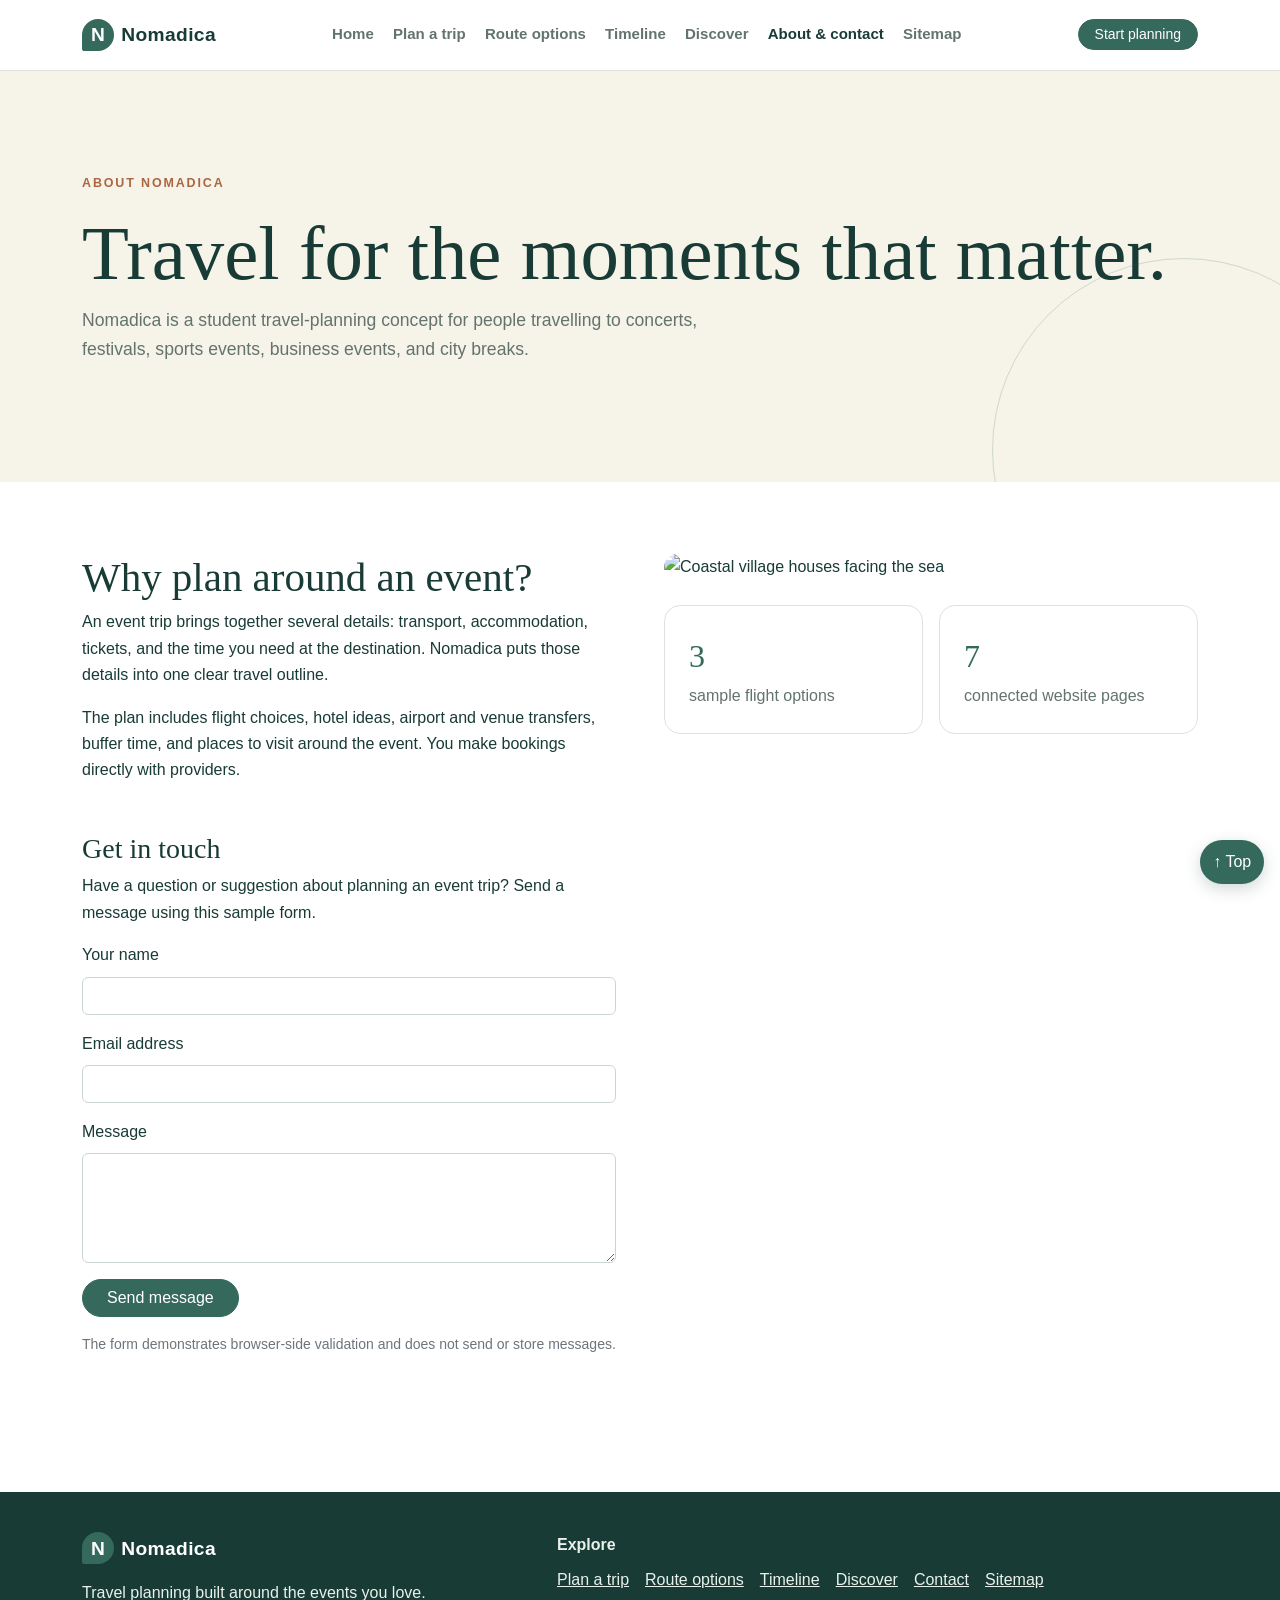
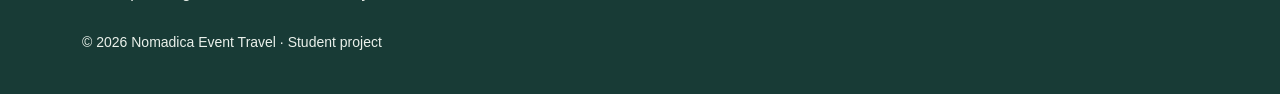
==== about.html @ e05717eb "Add About and Route Options pages" ====
<!doctype html>
<html lang="en">
  <head>
    <meta charset="utf-8">
    <meta name="viewport" content="width=device-width, initial-scale=1">
    <meta name="description" content="Nomadica helps travellers plan trips around concerts, festivals, sports events, and special occasions.">
    <title>About and contact | Nomadica</title>
    <link href="https://cdn.jsdelivr.net/npm/bootstrap@5.3.8/dist/css/bootstrap.min.css" rel="stylesheet" integrity="sha384-sRIl4kxILFvY47J16cr9ZwB07vP4J8+LH7qKQnuqkuIAvNWLzeN8tE5YBujZqJLB" crossorigin="anonymous">
    <link rel="stylesheet" href="styles.css">
  </head>
  <body id="top">
    <header id="main-header" class="site-header">
      <div class="container py-3">
        <div class="d-flex flex-column flex-lg-row align-items-center justify-content-between gap-3">
          <a class="brand" href="home.html"><span class="brand-mark">N</span>Nomadica</a>
          <nav id="main-nav" class="site-nav" aria-label="Main navigation">
            <a href="home.html">Home</a>
            <a href="plan.html">Plan a trip</a>
            <a href="routes.html">Route options</a>
            <a href="timeline.html">Timeline</a>
            <a href="discover.html">Discover</a>
            <a href="about.html" aria-current="page">About &amp; contact</a>
            <a href="sitemap.html">Sitemap</a>
          </nav>
          <a class="btn btn-nomad btn-sm rounded-pill px-3" href="plan.html">Start planning</a>
        </div>
      </div>
    </header>
    <main id="main-content">
      <section class="hero">
        <div class="container">
          <p class="eyebrow">About Nomadica</p>
          <h1>Travel for the moments that matter.</h1>
          <p class="lead">Nomadica is a student travel-planning concept for people travelling to concerts, festivals, sports events, business events, and city breaks.</p>
        </div>
      </section>
      <section class="section-pad">
        <div class="container">
          <div class="row g-5">
            <div class="col-lg-6">
              <h2>Why plan around an event?</h2>
              <p>An event trip brings together several details: transport, accommodation, tickets, and the time you need at the destination. Nomadica puts those details into one clear travel outline.</p>
              <p>The plan includes flight choices, hotel ideas, airport and venue transfers, buffer time, and places to visit around the event. You make bookings directly with providers.</p>
              <h2 class="h3 mt-5">Get in touch</h2>
              <p>Have a question or suggestion about planning an event trip? Send a message using this sample form.</p>
              <form action="#contact-form" method="get" id="contact-form">
                <div class="mb-3">
                  <label class="form-label" for="name">Your name</label>
                  <input class="form-control" id="name" name="name" type="text" autocomplete="name" required>
                </div>
                <div class="mb-3">
                  <label class="form-label" for="email">Email address</label>
                  <input class="form-control" id="email" name="email" type="email" autocomplete="email" required>
                </div>
                <div class="mb-3">
                  <label class="form-label" for="message">Message</label>
                  <textarea class="form-control" id="message" name="message" rows="4" required></textarea>
                </div>
                <button class="btn btn-nomad rounded-pill px-4" type="submit">Send message</button>
              </form>
              <p class="small text-secondary mt-3">The form demonstrates browser-side validation and does not send or store messages.</p>
            </div>
            <div class="col-lg-6">
              <img class="travel-image" src="images/coastal-village.svg" alt="Coastal village houses facing the sea">
              <div class="row g-3 mt-2">
                <div class="col-6">
                  <div class="feature-card">
                    <span class="stat">3</span>
                    <p class="mb-0">sample flight options</p>
                  </div>
                </div>
                <div class="col-6">
                  <div class="feature-card">
                    <span class="stat">7</span>
                    <p class="mb-0">connected website pages</p>
                  </div>
                </div>
              </div>
            </div>
          </div>
        </div>
      </section>
    </main>
    <footer id="site-footer" class="site-footer mt-5">
      <div class="container">
        <div class="row g-4 align-items-start">
          <div class="col-md-5">
            <a class="brand text-white" href="home.html"><span class="brand-mark">N</span>Nomadica</a>
            <p class="mt-3">Travel planning built around the events you love.</p>
          </div>
          <div class="col-md-7">
            <p class="fw-bold mb-2">Explore</p>
            <div class="footer-links">
              <a href="plan.html">Plan a trip</a>
              <a href="routes.html">Route options</a>
              <a href="timeline.html">Timeline</a>
              <a href="discover.html">Discover</a>
              <a href="about.html">Contact</a>
              <a href="sitemap.html">Sitemap</a>
            </div>
          </div>
        </div>
        <p class="small mt-4">&copy; 2026 Nomadica Event Travel · Student project</p>
      </div>
    </footer>
    <a class="back-top" href="#top" aria-label="Back to top">↑ Top</a>
  </body>
</html>
---- styles.css ----
/* Base */
* {
  box-sizing: border-box;
}

body {
  margin: 0;
  color: #183b36;
  background: #fff;
  font-family: Arial, Helvetica, sans-serif;
  line-height: 1.65;
}

a {
  color: #35695b;
}

a:hover {
  color: #193d34;
}

#main-content {
  min-width: 0;
}

.form-control,
.form-select {
  border-color: #cbd7ce;
}

.form-control:focus,
.form-select:focus {
  border-color: #35695b;
  box-shadow: 0 0 0 0.2rem rgba(53, 105, 91, 0.16);
}

#route-table th,
#route-table td {
  border-color: #dce3dc;
}

.table thead th {
  color: #fff;
  background: #35695b;
}

#route-table {
  min-width: 40rem;
}

.table-responsive {
  max-width: 100%;
  overflow-x: auto;
}

#trip-form,
#contact-form {
  max-width: 100%;
}

.callout {
  padding: 1.5rem;
  background: #f6f3e9;
  border-left: 4px solid #e98d55;
  border-radius: 0.5rem;
}

/* Header */
#main-header {
  position: relative;
  z-index: 2;
  background: #fff;
  border-bottom: 1px solid #dce3dc;
}

.brand {
  display: inline-flex;
  align-items: center;
  color: #183b36;
  font-size: 1.2rem;
  font-weight: 700;
  text-decoration: none;
  letter-spacing: 0.02em;
}

.brand-mark {
  display: inline-grid;
  width: 2rem;
  height: 2rem;
  margin-right: 0.45rem;
  place-items: center;
  color: #fff;
  background: #35695b;
  border-radius: 50% 50% 50% 8%;
}

#main-nav {
  display: flex;
  flex-wrap: wrap;
  align-items: center;
  justify-content: center;
  gap: 0.1rem;
}

.site-nav a {
  display: inline-block;
  padding: 0.4rem 0.55rem;
  color: #63736d;
  font-size: 0.94rem;
  font-weight: 600;
  text-decoration: none;
}

.site-nav a:hover,
.site-nav a[aria-current="page"] {
  color: #183b36;
}

.btn-nomad {
  color: #fff;
  background: #35695b;
  border-color: #35695b;
}

.btn-nomad:hover {
  color: #fff;
  background: #244d42;
  border-color: #244d42;
}

/* Hero */
.hero {
  position: relative;
  overflow: hidden;
  padding: clamp(3.5rem, 8vw, 7rem) 0;
  background: #f6f3e9;
}

.hero::after {
  position: absolute;
  right: -6rem;
  bottom: -10rem;
  width: 24rem;
  height: 24rem;
  border: 1px solid rgba(53, 105, 91, 0.2);
  border-radius: 50%;
  content: "";
}

.eyebrow {
  color: #aa6741;
  font-size: 0.78rem;
  font-weight: 700;
  letter-spacing: 0.15em;
  text-transform: uppercase;
}

h1,
h2,
h3 {
  color: #183b36;
  font-family: Georgia, "Times New Roman", serif;
  line-height: 1.15;
}

h1 {
  font-size: clamp(2.6rem, 6vw, 5rem);
}

h2 {
  font-size: clamp(1.8rem, 3.2vw, 2.7rem);
}

.lead {
  max-width: 42rem;
  color: #63736d;
  font-size: 1.1rem;
}

.section-pad {
  padding: 4.5rem 0;
}

.section-soft {
  background: #f8f8f4;
}

.travel-image {
  display: block;
  width: 100%;
  height: auto;
  border-radius: 1.2rem;
}

.image-frame {
  position: relative;
  padding: 0.7rem;
  background: #fff;
  border: 1px solid #dce3dc;
  border-radius: 1.4rem;
  box-shadow: 0 1rem 2.8rem rgba(24, 59, 54, 0.08);
}

.image-caption {
  position: absolute;
  right: 1.3rem;
  bottom: 1.3rem;
  left: 1.3rem;
  padding: 0.7rem 1rem;
  color: #183b36;
  background: rgba(255, 255, 255, 0.9);
  border-radius: 0.7rem;
  font-size: 0.9rem;
}

/* Cards */
.feature-card {
  height: 100%;
  padding: 1.5rem;
  background: #fff;
  border: 1px solid #dce3dc;
  border-radius: 1rem;
}

.feature-card p:last-child {
  margin-bottom: 0;
  color: #63736d;
}

.tag {
  display: inline-block;
  padding: 0.28rem 0.65rem;
  color: #35695b;
  background: #eaf1eb;
  border-radius: 2rem;
  font-size: 0.8rem;
  font-weight: 700;
}

.stat {
  color: #35695b;
  font-family: Georgia, serif;
  font-size: 2rem;
}

/* Timeline */
#timeline-list {
  min-width: 0;
}

.timeline {
  display: grid;
  grid-template-columns: 7rem minmax(0, 1fr);
  gap: 1rem;
  padding: 1.3rem 0;
  border-bottom: 1px solid #dce3dc;
}

.timeline time {
  color: #aa6741;
  font-weight: 700;
}

/* Footer */
#site-footer {
  padding: 2.5rem 0;
  color: #eaf1eb;
  background: #183b36;
}

#site-footer a {
  color: #eaf1eb;
}

#site-footer p {
  margin-bottom: 0;
}

.footer-links {
  display: flex;
  flex-wrap: wrap;
  gap: 0.35rem 1rem;
}

.back-top {
  position: fixed;
  right: 1rem;
  bottom: 1rem;
  z-index: 3;
  padding: 0.55rem 0.8rem;
  color: #fff;
  background: #35695b;
  border-radius: 2rem;
  text-decoration: none;
  box-shadow: 0 0.3rem 1rem #183b3633;
}

/* Media queries */
@media (max-width: 991.98px) {
  #main-nav {
    width: 100%;
    justify-content: center;
  }

  .site-nav a {
    padding: 0.35rem 0.45rem;
  }

  .section-pad {
    padding: 3.5rem 0;
  }

  .back-top {
    position: static;
    display: block;
    width: fit-content;
    margin: 1rem auto;
  }

}

@media (max-width: 575.98px) {
  .row.g-5 {
    --bs-gutter-x: 1.5rem;
  }

  #main-nav {
    gap: 0;
  }

  .site-nav a {
    padding: 0.25rem 0.4rem;
    font-size: 0.86rem;
  }

  .timeline {
    grid-template-columns: minmax(0, 1fr);
    gap: 0.15rem;
  }

  .section-pad {
    padding: 2.8rem 0;
  }

}
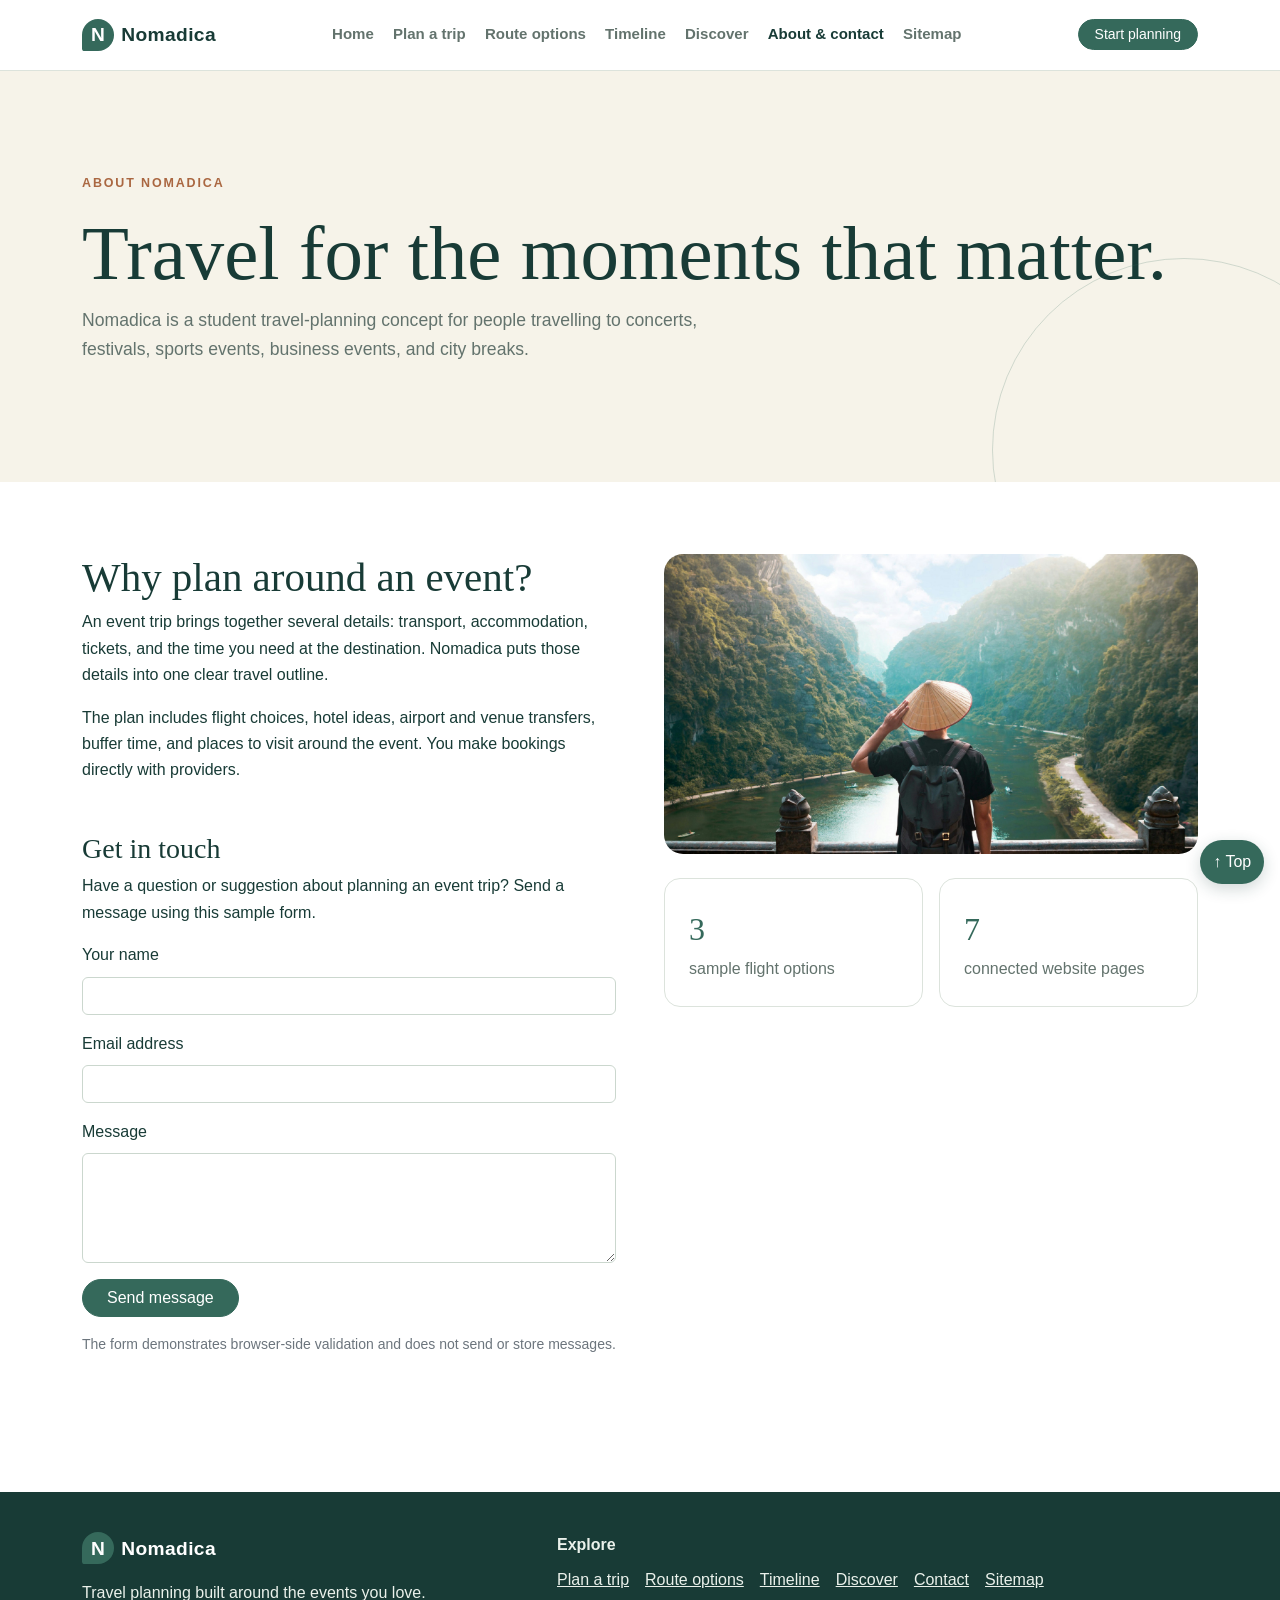
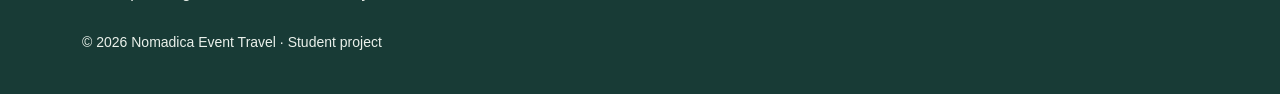
==== commit ed88ec44: "added photo" ====
--- a/about.html
+++ b/about.html
@@ -61,7 +61,7 @@
               <p class="small text-secondary mt-3">The form demonstrates browser-side validation and does not send or store messages.</p>
             </div>
             <div class="col-lg-6">
-              <img class="travel-image" src="images/coastal-village.svg" alt="Coastal village houses facing the sea">
+              <img class="travel-image" src="images/coastal-village.jpeg" alt="Coastal village houses facing the sea">
               <div class="row g-3 mt-2">
                 <div class="col-6">
                   <div class="feature-card">
